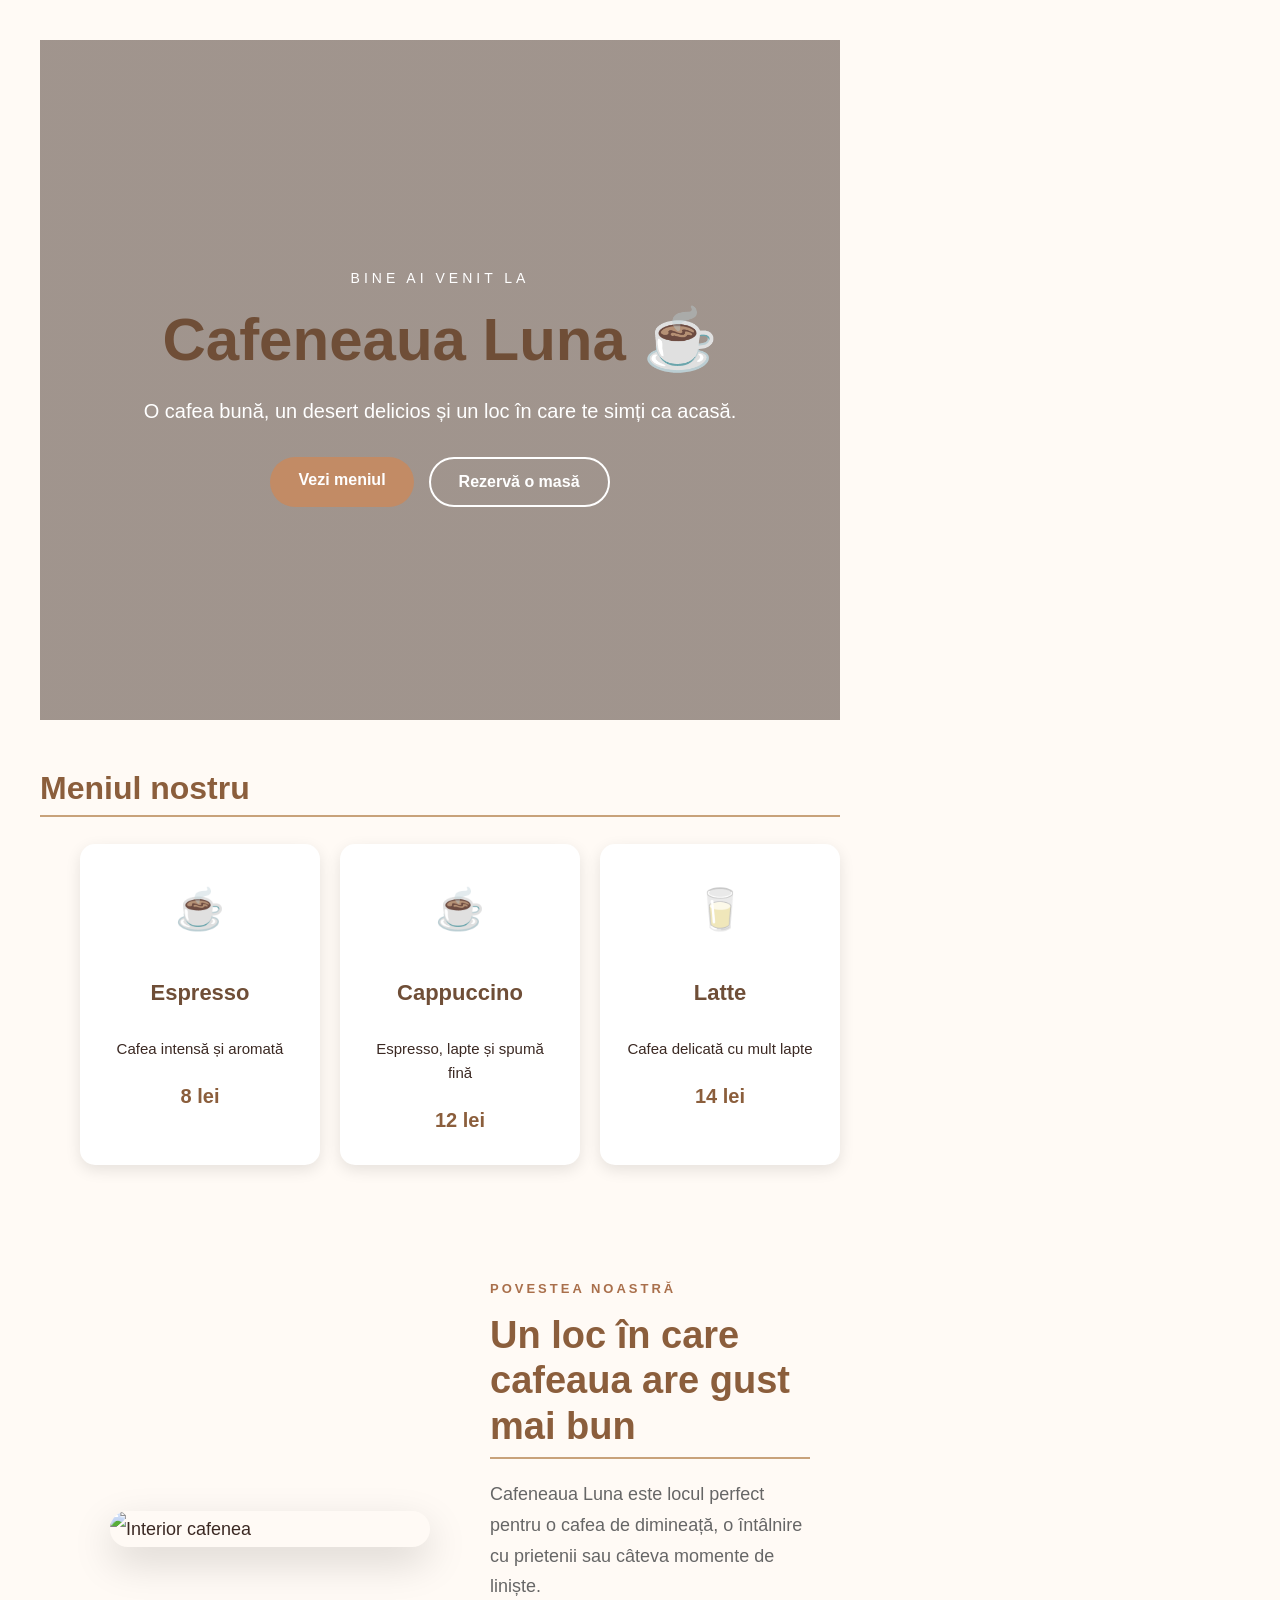
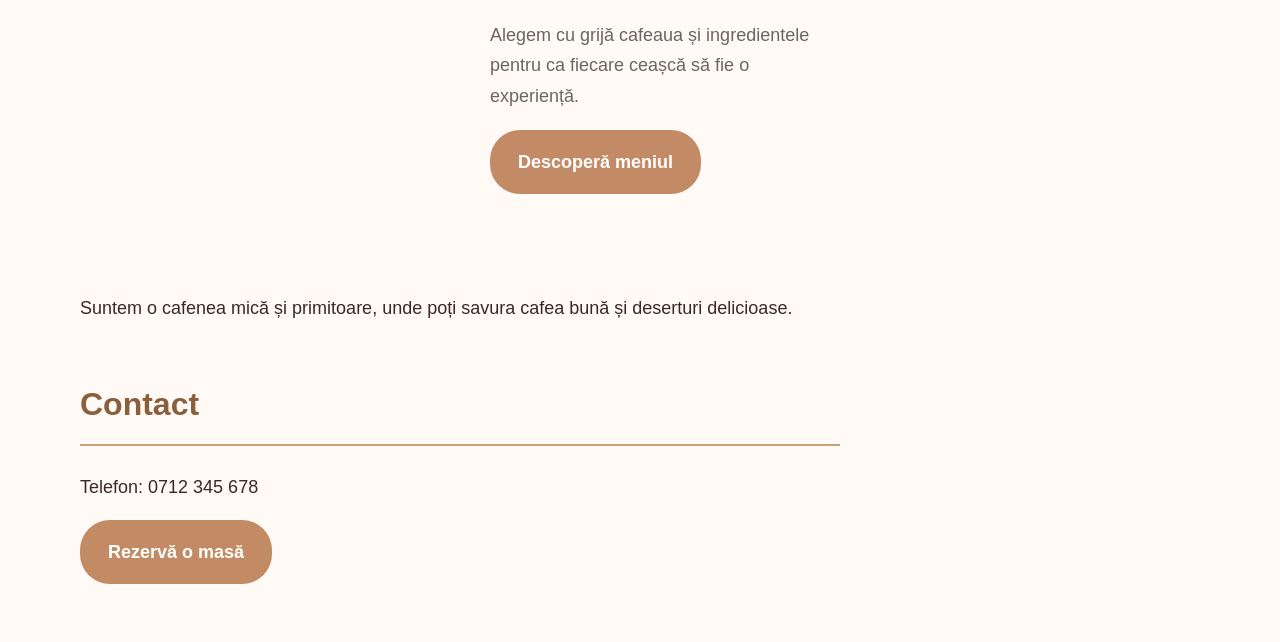
==== index.html @ 2c4c5ae4 "Add files via upload" ====
<!DOCTYPE html>
<html lang="ro">
<head>
    <meta charset="UTF-8">
    <title>Cafeneaua Luna</title>
<link rel="stylesheet" href="style.css">

<body>
<section class="hero">
    <div class="hero-content">
        <p class="subtitle">Bine ai venit la</p>
        <h1>Cafeneaua Luna ☕</h1>
        <p>O cafea bună, un desert delicios și un loc în care te simți ca acasă.</p>

        <div class="buttons">
            <a href="#meniu" class="btn">Vezi meniul</a>
            <a href="tel:0712345678" class="btn btn-outline">Rezervă o masă</a>
        </div>
    </div>
</section>

   <h2 id="meniu">Meniul nostru</h2>

    <ul>
      <div class="menu">

    <div class="card">
        <div class="icon">☕</div>
        <h3>Espresso</h3>
        <p>Cafea intensă și aromată</p>
        <strong>8 lei</strong>
    </div>

    <div class="card">
        <div class="icon">☕</div>
        <h3>Cappuccino</h3>
        <p>Espresso, lapte și spumă fină</p>
        <strong>12 lei</strong>
    </div>

    <div class="card">
        <div class="icon">🥛</div>
        <h3>Latte</h3>
        <p>Cafea delicată cu mult lapte</p>
        <strong>14 lei</strong>
    </div>

</div>  


    <section class="about">

    <div class="about-image">
        <img src="https://images.unsplash.com/photo-1445116572660-236099ec97a0?auto=format&fit=crop&w=900&q=80" alt="Interior cafenea">
    </div>

    <div class="about-text">
        <p class="section-subtitle">POVESTEA NOASTRĂ</p>

        <h2>Un loc în care cafeaua are gust mai bun</h2>

        <p>
            Cafeneaua Luna este locul perfect pentru o cafea de dimineață,
            o întâlnire cu prietenii sau câteva momente de liniște.
        </p>

        <p>
            Alegem cu grijă cafeaua și ingredientele pentru ca fiecare
            ceașcă să fie o experiență.
        </p>

        <a href="#meniu" class="btn">Descoperă meniul</a>
    </div>

</section>

    <p>
        Suntem o cafenea mică și primitoare,
        unde poți savura cafea bună și deserturi delicioase.
    </p>

    <h2>Contact</h2>

    <p>Telefon: 0712 345 678</p>

    <a href="tel:0712345678" class="btn">Rezervă o masă</a>

</body>
</html>
---- style.css ----
body {
    background-color: #f5eee6;
    font-family: Arial, sans-serif;
    color: #3e2723;
    max-width: 800px;
    margin: 0 auto;
    padding: 40px;
}

h1 {
    color: #6f4e37;
    text-align: center;
    font-size: 50px;
}

h2 {
    color: #8b5e3c;
    border-bottom: 2px solid #c8a27a;
    padding-bottom: 8px;
}

p {
    font-size: 18px;
    line-height: 1.6;
}

ul {
    font-size: 18px;
    line-height: 2;
}

button {
    background-color: #6f4e37;
    color: white;
    border: none;
    padding: 15px 25px;
    border-radius: 8px;
    font-size: 16px;
    cursor: pointer;
}

button:hover {
    background-color: #4e342e;
}.menu {
    display: flex;
    gap: 20px;
    margin-top: 20px;
}

.card {
    background-color: white;
    padding: 25px;
    border-radius: 15px;
    text-align: center;
    flex: 1;
    box-shadow: 0 5px 15px rgba(0, 0, 0, 0.1);
    transition: transform 0.3s;
}

.card:hover {
    transform: translateY(-5px);
}

.icon {
    font-size: 40px;
}

.card h3 {
    color: #6f4e37;
    font-size: 22px;
}

.card p {
    font-size: 15px;
}

.card strong {
    color: #8b5e3c;
    font-size: 20px;
}.btn {
    display: inline-block;
    padding: 12px 24px;
    background: #8b6f8f;
    color: white;
    text-decoration: none;
    border-radius: 25px;
    font-weight: bold;
}

.btn:hover {
    background: #6f5673;
}/* PAGINA PRINCIPALA */

body {
    margin: 0;
    font-family: Arial, sans-serif;
    background: #fffaf5;
    color: #3b2923;
}


/* HERO */

.hero {
    min-height: 600px;
    display: flex;
    align-items: center;
    justify-content: center;
    text-align: center;

    background-image:
        linear-gradient(rgba(45, 25, 15, 0.45), rgba(45, 25, 15, 0.45)),
        url("https://images.unsplash.com/photo-1495474472287-4d71bcdd2085?auto=format&fit=crop&w=1600&q=80");

    background-size: cover;
    background-position: center;
    color: white;
    padding: 40px 20px;
}


/* TEXTUL DIN HERO */

.hero-content {
    max-width: 700px;
    animation: aparitie 1s ease;
}

.hero h1 {
    font-size: 60px;
    margin: 10px 0;
}

.hero p {
    font-size: 20px;
    line-height: 1.6;
}

.subtitle {
    text-transform: uppercase;
    letter-spacing: 4px;
    font-size: 14px !important;
}


/* BUTOANE */

.buttons {
    margin-top: 30px;
    display: flex;
    justify-content: center;
    gap: 15px;
    flex-wrap: wrap;
}

.btn {
    display: inline-block;
    padding: 14px 28px;
    background: #c28b65;
    color: white;
    text-decoration: none;
    border-radius: 30px;
    font-weight: bold;
    transition: 0.3s;
}

.btn:hover {
    transform: translateY(-4px);
    background: #a96f4b;
    box-shadow: 0 10px 20px rgba(0,0,0,0.2);
}

.btn-outline {
    background: transparent;
    border: 2px solid white;
}

.btn-outline:hover {
    background: white;
    color: #3b2923;
}


/* ANIMAȚIE */

@keyframes aparitie {
    from {
        opacity: 0;
        transform: translateY(30px);
    }

    to {
        opacity: 1;
        transform: translateY(0);
    }
}


/* TITLURI */

h2 {
    margin-top: 50px;
    font-size: 32px;
}


/* RESPONSIVE PENTRU TELEFON */

@media (max-width: 600px) {

    .hero {
        min-height: 500px;
    }

    .hero h1 {
        font-size: 40px;
    }

    .hero p {
        font-size: 17px;
    }

}/* DESPRE NOI */

.about {
    max-width: 1100px;
    margin: 100px auto;
    padding: 0 30px;

    display: grid;
    grid-template-columns: 1fr 1fr;
    gap: 60px;
    align-items: center;
}

.about-image img {
    width: 100%;
    border-radius: 25px;
    display: block;
    box-shadow: 0 15px 40px rgba(0,0,0,0.15);
}

.about-text h2 {
    font-size: 38px;
    line-height: 1.2;
    margin: 10px 0 20px;
}

.about-text p {
    line-height: 1.7;
    color: #666;
}

.section-subtitle {
    color: #a96f4b !important;
    font-weight: bold;
    letter-spacing: 3px;
    font-size: 13px !important;
}

/* PE TELEFON */

@media (max-width: 700px) {
    .about {
        grid-template-columns: 1fr;
        gap: 30px;
        margin: 60px auto;
    }

    .about-text h2 {
        font-size: 30px;
    }
}/* PAGINA DE REZERVARE */

form {
    max-width: 500px;
    margin: 40px auto;
    padding: 30px;
    background: #fff8f2;
    border-radius: 20px;
    box-shadow: 0 10px 30px rgba(0, 0, 0, 0.1);
}

form label {
    display: block;
    margin-top: 15px;
    margin-bottom: 6px;
    font-weight: bold;
}

form input {
    width: 100%;
    padding: 12px;
    border: 1px solid #ddd;
    border-radius: 10px;
    box-sizing: border-box;
    font-size: 16px;
}

form button {
    width: 100%;
    margin-top: 25px;
    padding: 14px;
    border: none;
    border-radius: 30px;
    background: #c98f72;
    color: white;
    font-size: 17px;
    cursor: pointer;
}

form button:hover {
    transform: scale(1.03);
}#successMessage {
    max-width: 500px;
    margin: 20px auto;
    padding: 18px;
    background: #e8f5e9;
    color: #2e7d32;
    border-radius: 12px;
    text-align: center;
    font-weight: bold;
    animation: aparitie 0.5s ease;
}
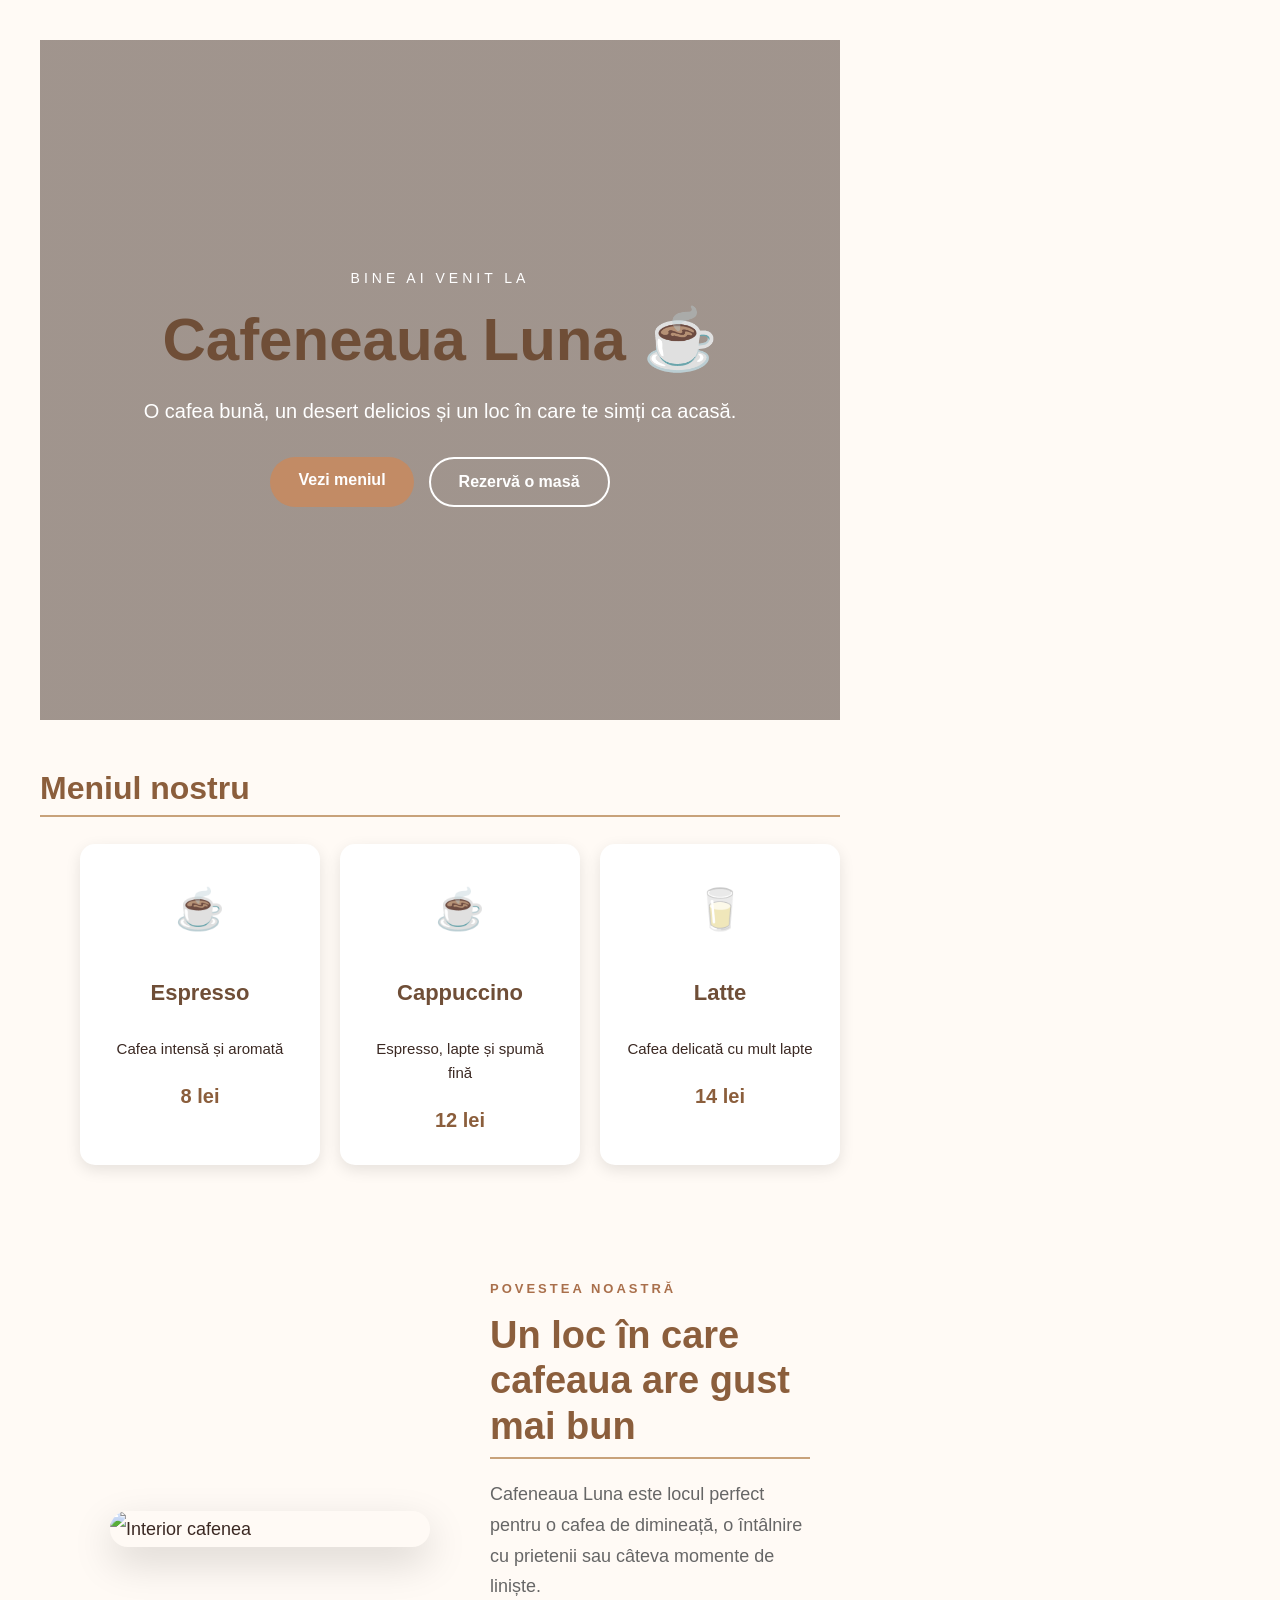
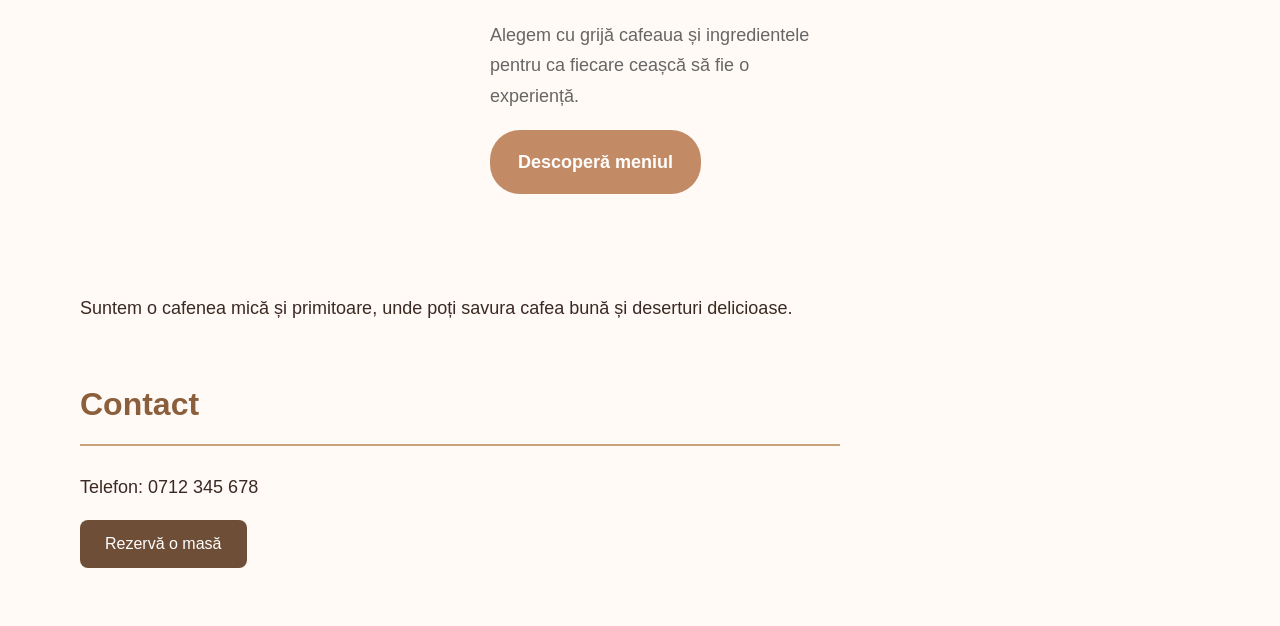
==== commit 9dfa9f8d: "Add files via upload" ====
--- a/index.html
+++ b/index.html
@@ -83,7 +83,96 @@
 
     <p>Telefon: 0712 345 678</p>
 
-    <a href="tel:0712345678" class="btn">Rezervă o masă</a>
 
-</body>
+</body><!-- BUTON REZERVARE -->
+<button onclick="deschideRezervare()" class="buton-rezervare">
+    Rezervă o masă
+</button>
+
+<!-- MENIU REZERVARE -->
+<div id="meniuRezervare" style="display:none;" class="meniu-rezervare">
+
+    <button onclick="sunaCafeneaua()">
+        📞 Sună pentru rezervare
+    </button>
+
+    <button onclick="afiseazaFormular()">
+        📝 Rezervă online
+    </button>
+
+</div>
+
+<!-- FORMULAR -->
+<div id="formularRezervare" style="display:none;">
+
+    <h2>Rezervă o masă</h2>
+
+    <form action="https://formsubmit.co/EMAILUL_TAU" method="POST">
+
+        <input
+            type="text"
+            name="Nume"
+            placeholder="Numele tău"
+            required
+        >
+
+        <input
+            type="tel"
+            name="Telefon"
+            placeholder="Numărul de telefon"
+            required
+        >
+
+        <label>Data rezervării</label>
+        <input type="date" name="Data" required>
+
+        <label>Ora</label>
+        <input type="time" name="Ora" required>
+
+        <input
+            type="number"
+            name="Persoane"
+            placeholder="Număr persoane"
+            min="1"
+            required
+        >
+
+        <textarea
+            name="Observatii"
+            placeholder="Observații (opțional)"
+        ></textarea>
+
+        <button type="submit">
+            Confirmă rezervarea
+        </button>
+
+        <input
+            type="hidden"
+            name="_subject"
+            value="Rezervare nouă la cafenea"
+        >
+
+        <input
+            type="hidden"
+            name="_captcha"
+            value="false"
+        >
+
+    </form>
+</div>
+
+<script>
+function deschideRezervare() {
+    document.getElementById("meniuRezervare").style.display = "block";
+}
+
+function sunaCafeneaua() {
+    window.location.href = "tel:+40XXXXXXXXX";
+}
+
+function afiseazaFormular() {
+    document.getElementById("meniuRezervare").style.display = "none";
+    document.getElementById("formularRezervare").style.display = "block";
+}
+</script>
 </html> 
